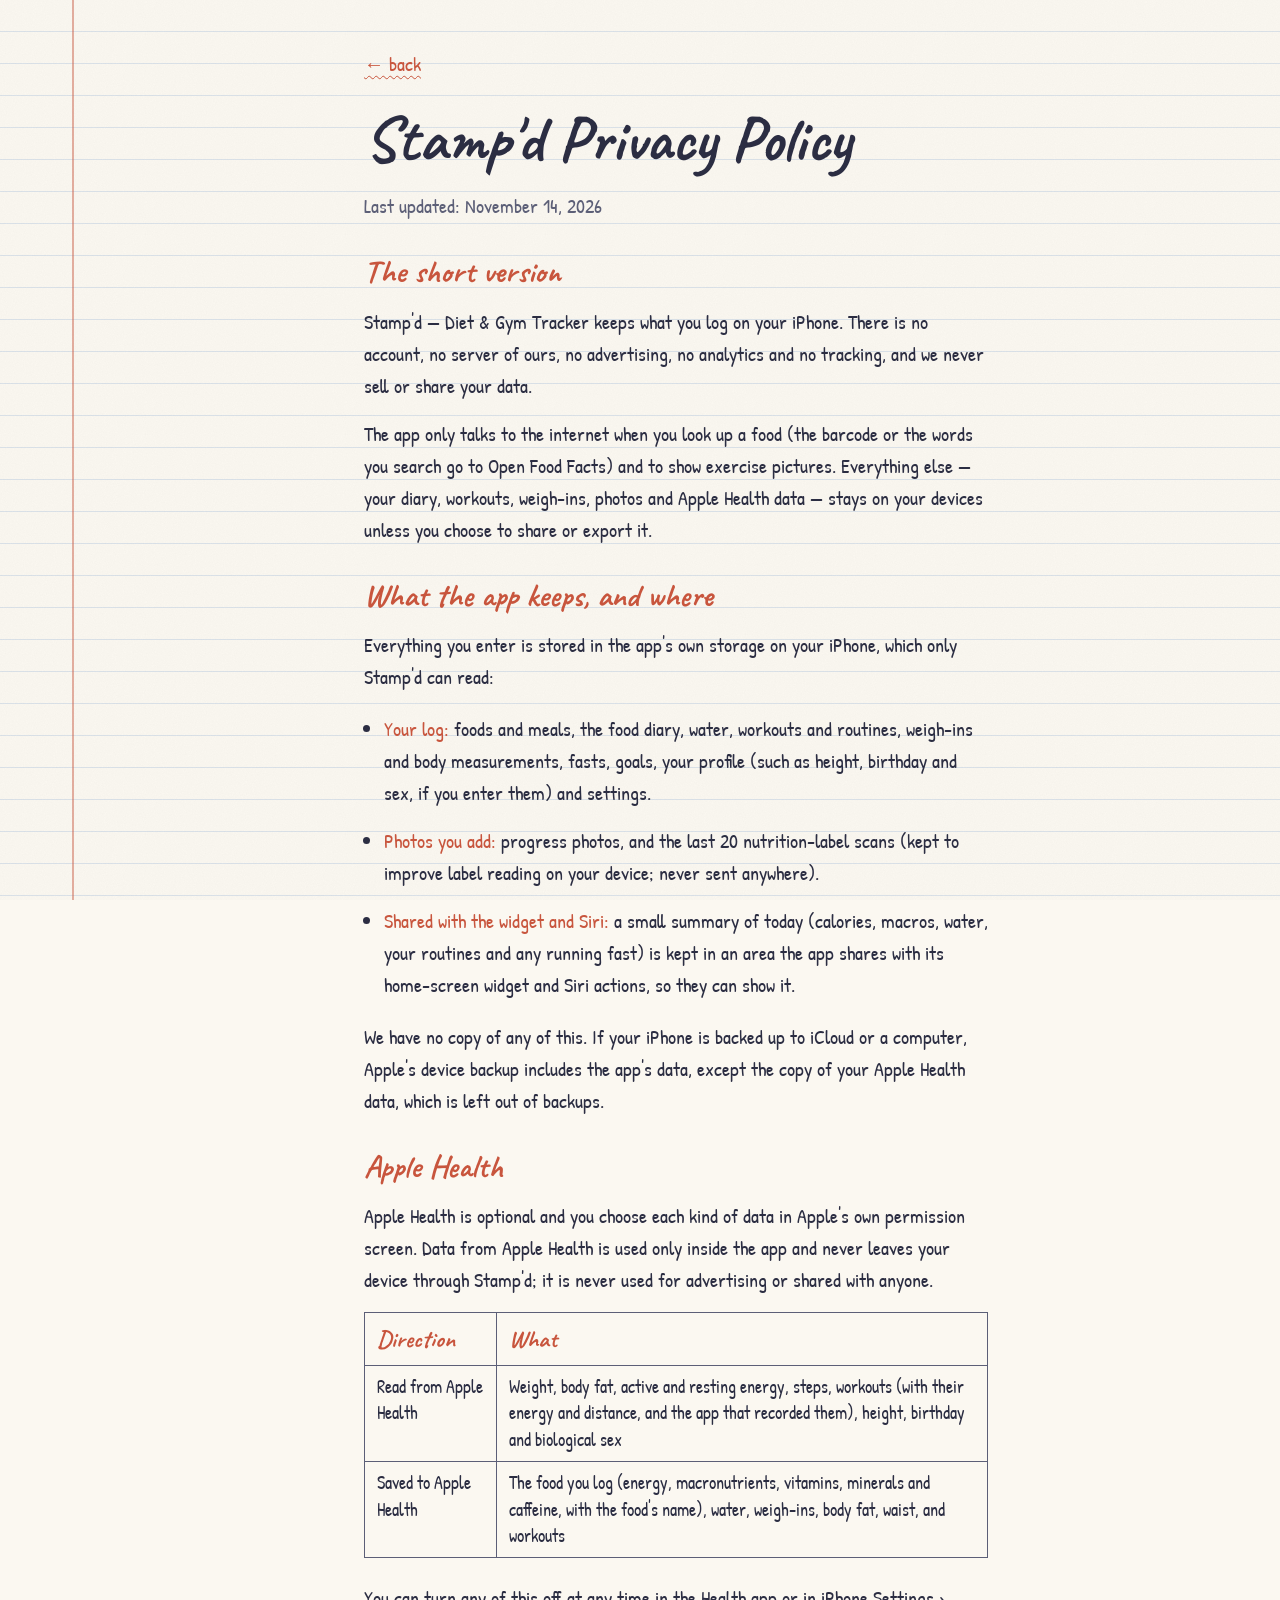
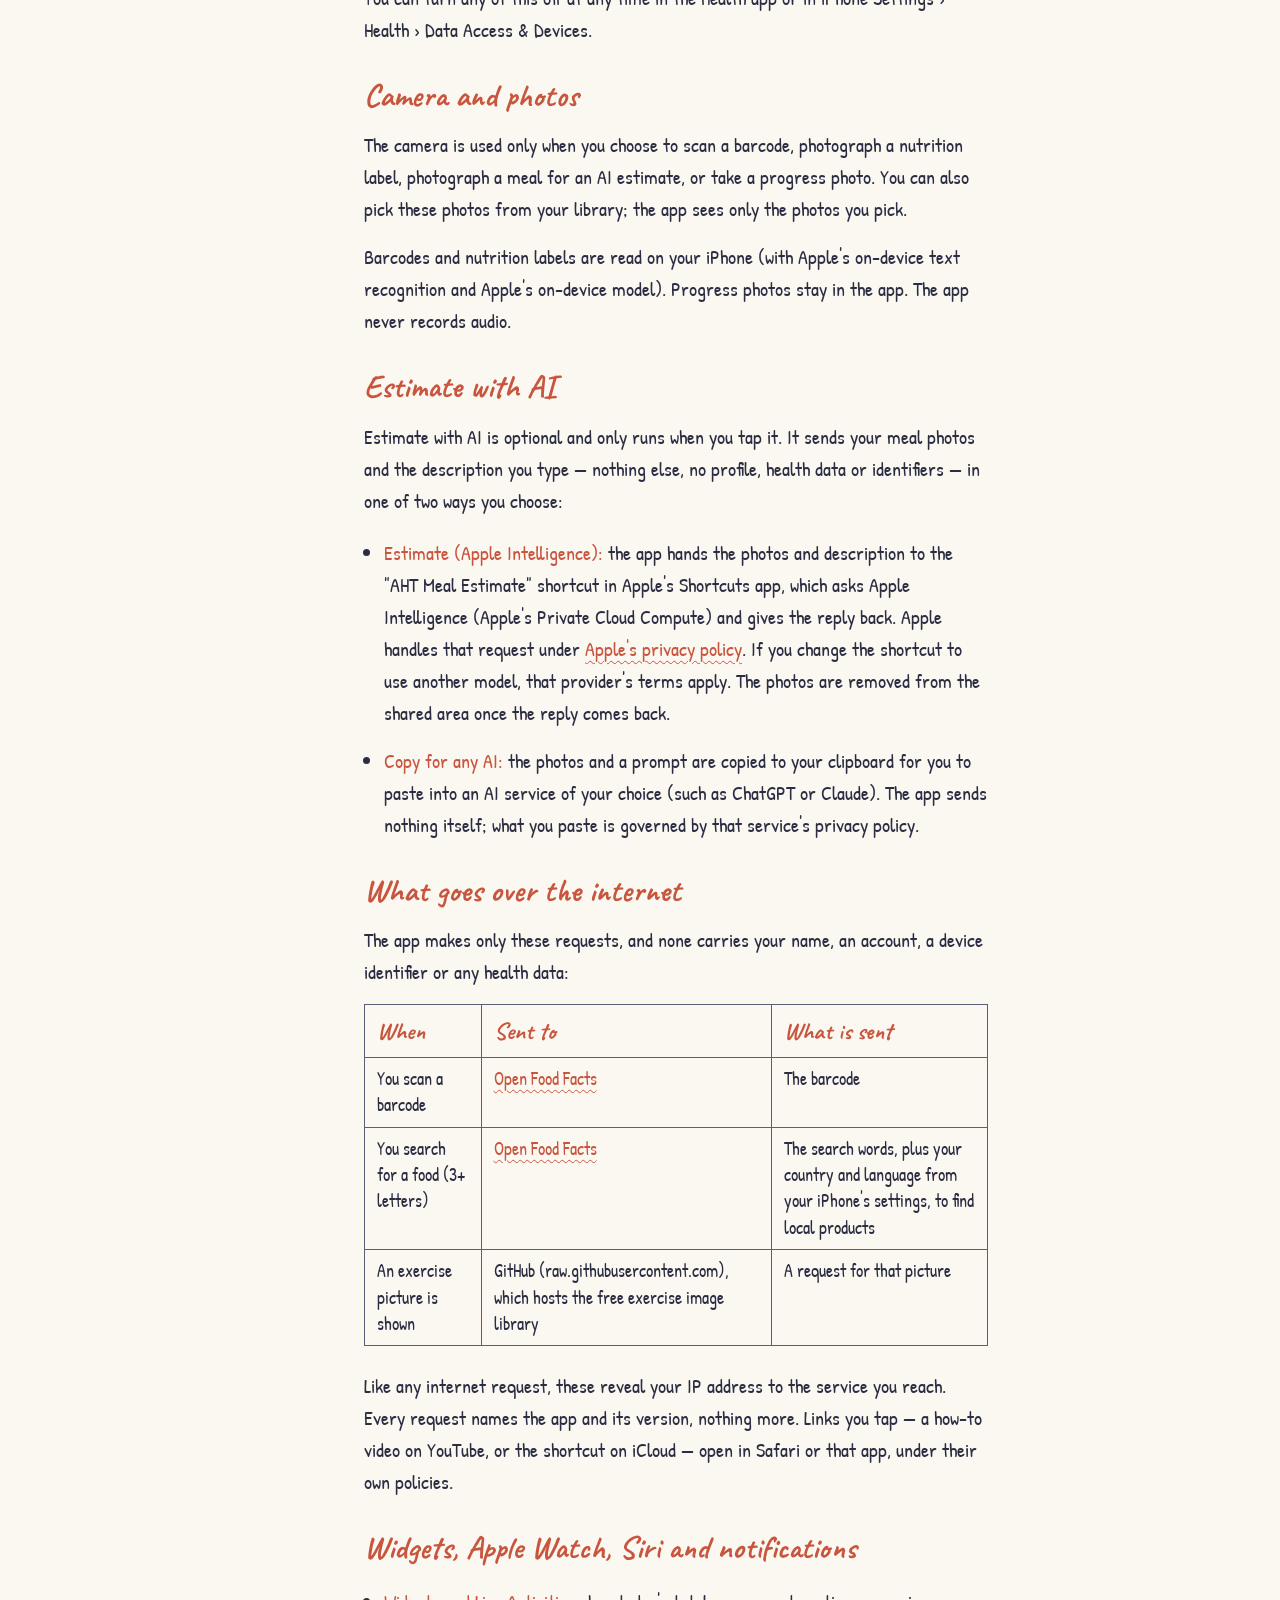
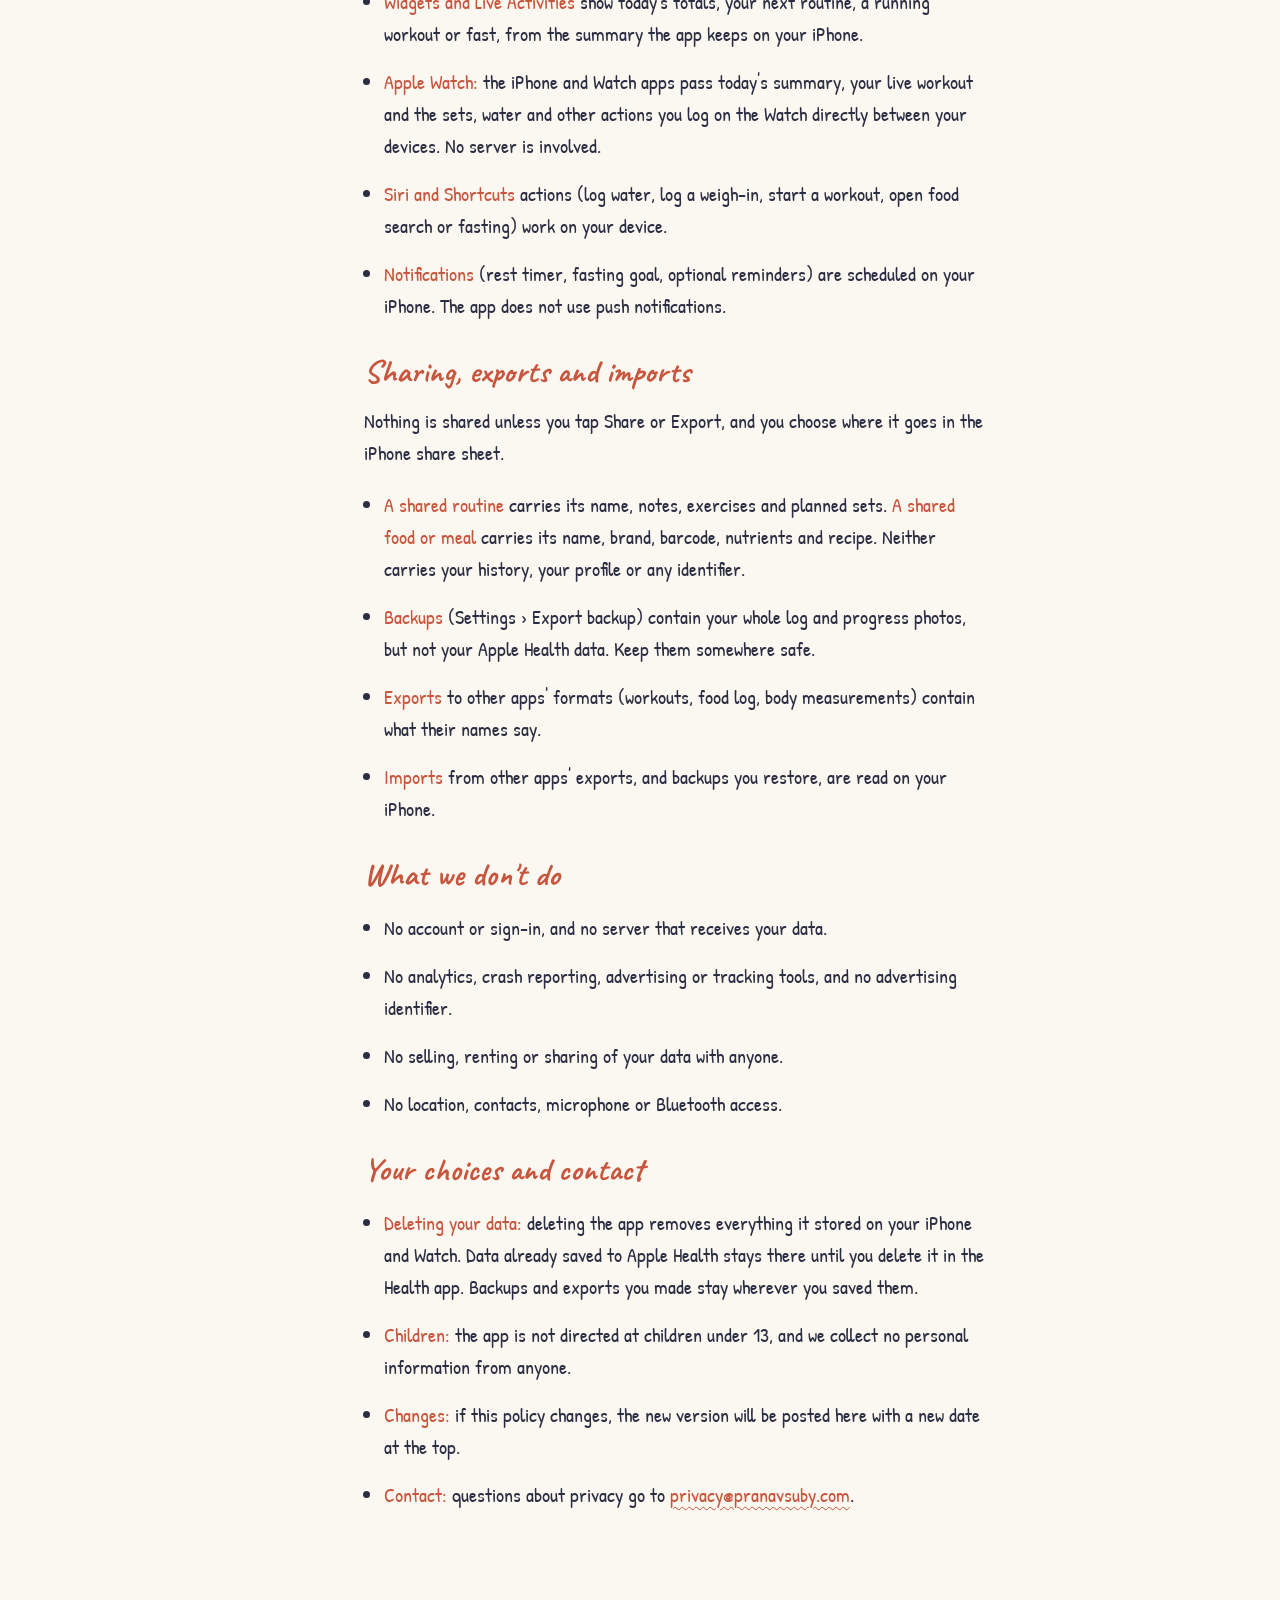
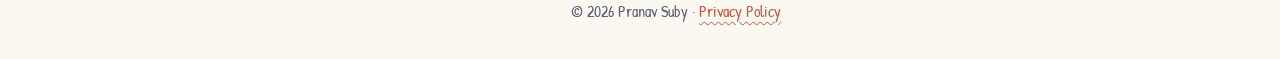
==== privacy/index.html @ 76a46f36 "Coming-soon page and Stamp'd privacy policy" ====
<!doctype html>
<html lang="en">
<head>
  <meta charset="utf-8">
  <meta name="viewport" content="width=device-width, initial-scale=1">
  <title>Stamp'd Privacy Policy · Pranav Suby</title>
  <meta name="description" content="Privacy policy for Stamp'd — Diet &amp; Gym Tracker for iPhone.">
  <meta name="color-scheme" content="light dark">
  <meta name="theme-color" content="#fbf8f1" media="(prefers-color-scheme: light)">
  <meta name="theme-color" content="#2e3b32" media="(prefers-color-scheme: dark)">
  <link rel="canonical" href="https://pranavsuby.com/privacy/">
  <link rel="icon" href="/favicon.svg" type="image/svg+xml">
  <link rel="preconnect" href="https://fonts.googleapis.com">
  <link rel="preconnect" href="https://fonts.gstatic.com" crossorigin>
  <link href="https://fonts.googleapis.com/css2?family=Caveat:wght@700&family=Patrick+Hand&display=swap" rel="stylesheet">
  <link rel="stylesheet" href="/styles.css">
</head>
<body>
  <main class="doc">
    <a class="back" href="/">&larr; back</a>
    <h1>Stamp'd Privacy Policy</h1>
    <p class="meta">Last updated: November 14, 2026</p>

    <h2>The short version</h2>
    <p>Stamp'd — Diet &amp; Gym Tracker keeps what you log on your iPhone. There is no account, no server of ours, no advertising, no analytics and no tracking, and we never sell or share your data.</p>
    <p>The app only talks to the internet when you look up a food (the barcode or the words you search go to Open Food Facts) and to show exercise pictures. Everything else — your diary, workouts, weigh-ins, photos and Apple Health data — stays on your devices unless you choose to share or export it.</p>

    <h2>What the app keeps, and where</h2>
    <p>Everything you enter is stored in the app's own storage on your iPhone, which only Stamp'd can read:</p>
    <ul>
      <li><strong>Your log:</strong> foods and meals, the food diary, water, workouts and routines, weigh-ins and body measurements, fasts, goals, your profile (such as height, birthday and sex, if you enter them) and settings.</li>
      <li><strong>Photos you add:</strong> progress photos, and the last 20 nutrition-label scans (kept to improve label reading on your device; never sent anywhere).</li>
      <li><strong>Shared with the widget and Siri:</strong> a small summary of today (calories, macros, water, your routines and any running fast) is kept in an area the app shares with its home-screen widget and Siri actions, so they can show it.</li>
    </ul>
    <p>We have no copy of any of this. If your iPhone is backed up to iCloud or a computer, Apple's device backup includes the app's data, except the copy of your Apple Health data, which is left out of backups.</p>

    <h2>Apple Health</h2>
    <p>Apple Health is optional and you choose each kind of data in Apple's own permission screen. Data from Apple Health is used only inside the app and never leaves your device through Stamp'd; it is never used for advertising or shared with anyone.</p>
    <div class="table-wrap">
      <table>
        <thead><tr><th>Direction</th><th>What</th></tr></thead>
        <tbody>
          <tr><td>Read from Apple Health</td><td>Weight, body fat, active and resting energy, steps, workouts (with their energy and distance, and the app that recorded them), height, birthday and biological sex</td></tr>
          <tr><td>Saved to Apple Health</td><td>The food you log (energy, macronutrients, vitamins, minerals and caffeine, with the food's name), water, weigh-ins, body fat, waist, and workouts</td></tr>
        </tbody>
      </table>
    </div>
    <p>You can turn any of this off at any time in the Health app or in iPhone Settings › Health › Data Access &amp; Devices.</p>

    <h2>Camera and photos</h2>
    <p>The camera is used only when you choose to scan a barcode, photograph a nutrition label, photograph a meal for an AI estimate, or take a progress photo. You can also pick these photos from your library; the app sees only the photos you pick.</p>
    <p>Barcodes and nutrition labels are read on your iPhone (with Apple's on-device text recognition and Apple's on-device model). Progress photos stay in the app. The app never records audio.</p>

    <h2>Estimate with AI</h2>
    <p>Estimate with AI is optional and only runs when you tap it. It sends your meal photos and the description you type — nothing else, no profile, health data or identifiers — in one of two ways you choose:</p>
    <ul>
      <li><strong>Estimate (Apple Intelligence):</strong> the app hands the photos and description to the "AHT Meal Estimate" shortcut in Apple's Shortcuts app, which asks Apple Intelligence (Apple's Private Cloud Compute) and gives the reply back. Apple handles that request under <a href="https://www.apple.com/legal/privacy/">Apple's privacy policy</a>. If you change the shortcut to use another model, that provider's terms apply. The photos are removed from the shared area once the reply comes back.</li>
      <li><strong>Copy for any AI:</strong> the photos and a prompt are copied to your clipboard for you to paste into an AI service of your choice (such as ChatGPT or Claude). The app sends nothing itself; what you paste is governed by that service's privacy policy.</li>
    </ul>

    <h2>What goes over the internet</h2>
    <p>The app makes only these requests, and none carries your name, an account, a device identifier or any health data:</p>
    <div class="table-wrap">
      <table>
        <thead><tr><th>When</th><th>Sent to</th><th>What is sent</th></tr></thead>
        <tbody>
          <tr><td>You scan a barcode</td><td><a href="https://world.openfoodfacts.org/privacy">Open Food Facts</a></td><td>The barcode</td></tr>
          <tr><td>You search for a food (3+ letters)</td><td><a href="https://world.openfoodfacts.org/privacy">Open Food Facts</a></td><td>The search words, plus your country and language from your iPhone's settings, to find local products</td></tr>
          <tr><td>An exercise picture is shown</td><td>GitHub (raw.githubusercontent.com), which hosts the free exercise image library</td><td>A request for that picture</td></tr>
        </tbody>
      </table>
    </div>
    <p>Like any internet request, these reveal your IP address to the service you reach. Every request names the app and its version, nothing more. Links you tap — a how-to video on YouTube, or the shortcut on iCloud — open in Safari or that app, under their own policies.</p>

    <h2>Widgets, Apple Watch, Siri and notifications</h2>
    <ul>
      <li><strong>Widgets and Live Activities</strong> show today's totals, your next routine, a running workout or fast, from the summary the app keeps on your iPhone.</li>
      <li><strong>Apple Watch:</strong> the iPhone and Watch apps pass today's summary, your live workout and the sets, water and other actions you log on the Watch directly between your devices. No server is involved.</li>
      <li><strong>Siri and Shortcuts</strong> actions (log water, log a weigh-in, start a workout, open food search or fasting) work on your device.</li>
      <li><strong>Notifications</strong> (rest timer, fasting goal, optional reminders) are scheduled on your iPhone. The app does not use push notifications.</li>
    </ul>

    <h2>Sharing, exports and imports</h2>
    <p>Nothing is shared unless you tap Share or Export, and you choose where it goes in the iPhone share sheet.</p>
    <ul>
      <li><strong>A shared routine</strong> carries its name, notes, exercises and planned sets. <strong>A shared food or meal</strong> carries its name, brand, barcode, nutrients and recipe. Neither carries your history, your profile or any identifier.</li>
      <li><strong>Backups</strong> (Settings › Export backup) contain your whole log and progress photos, but not your Apple Health data. Keep them somewhere safe.</li>
      <li><strong>Exports</strong> to other apps' formats (workouts, food log, body measurements) contain what their names say.</li>
      <li><strong>Imports</strong> from other apps' exports, and backups you restore, are read on your iPhone.</li>
    </ul>

    <h2>What we don't do</h2>
    <ul>
      <li>No account or sign-in, and no server that receives your data.</li>
      <li>No analytics, crash reporting, advertising or tracking tools, and no advertising identifier.</li>
      <li>No selling, renting or sharing of your data with anyone.</li>
      <li>No location, contacts, microphone or Bluetooth access.</li>
    </ul>

    <h2>Your choices and contact</h2>
    <ul>
      <li><strong>Deleting your data:</strong> deleting the app removes everything it stored on your iPhone and Watch. Data already saved to Apple Health stays there until you delete it in the Health app. Backups and exports you made stay wherever you saved them.</li>
      <li><strong>Children:</strong> the app is not directed at children under 13, and we collect no personal information from anyone.</li>
      <li><strong>Changes:</strong> if this policy changes, the new version will be posted here with a new date at the top.</li>
      <li><strong>Contact:</strong> questions about privacy go to <a href="mailto:privacy@pranavsuby.com">privacy@pranavsuby.com</a>.</li>
    </ul>
  </main>
  <footer>&copy; 2026 Pranav Suby · <a href="/privacy/">Privacy Policy</a></footer>
</body>
</html>
---- styles.css ----
/* ---------- Theme tokens ---------- */
:root {
  /* Paper (light) */
  --bg: #fbf8f1;
  --ink: #2b2d42;
  --ink-soft: #5c5f77;
  --accent: #c8553d;          /* red-pen */
  --rule: rgba(80, 130, 200, 0.18); /* blue ruled lines */
  --margin: rgba(200, 85, 61, 0.45); /* red margin line */
  --grain-opacity: 0.35;
  --text-shadow: none;
  --frame: transparent;
  color-scheme: light;
}

@media (prefers-color-scheme: dark) {
  :root {
    /* Chalkboard (dark) */
    --bg: #2e3b32;
    --ink: #f1f0e8;
    --ink-soft: #c9cbbf;
    --accent: #f7d774;        /* yellow chalk */
    --rule: transparent;
    --margin: transparent;
    --grain-opacity: 0.5;
    --text-shadow: 0 0 1px rgba(241, 240, 232, 0.6), 0 0 6px rgba(241, 240, 232, 0.12);
    --frame: #6b4a2b;         /* wooden frame */
    color-scheme: dark;
  }
}

/* ---------- Base ---------- */
*, *::before, *::after { box-sizing: border-box; }

html, body { height: 100%; }

body {
  margin: 0;
  min-height: 100vh;
  background-color: var(--bg);
  color: var(--ink);
  font-family: "Patrick Hand", "Comic Neue", "Segoe Print", cursive;
  font-size: 1.25rem;
  line-height: 2rem;             /* matches the ruled-line spacing */
  text-shadow: var(--text-shadow);
  -webkit-font-smoothing: antialiased;
  position: relative;
  overflow-x: hidden;
}

/* Ruled lines + margin (paper) — invisible in chalkboard mode */
body::before {
  content: "";
  position: fixed;
  inset: 0;
  pointer-events: none;
  background-image:
    linear-gradient(to right, transparent 4.5rem, var(--margin) 4.5rem, var(--margin) calc(4.5rem + 2px), transparent calc(4.5rem + 2px)),
    repeating-linear-gradient(to bottom, transparent 0, transparent calc(2rem - 1px), var(--rule) calc(2rem - 1px), var(--rule) 2rem);
  z-index: 0;
}

/* Grain: paper fibres / chalk dust */
body::after {
  content: "";
  position: fixed;
  inset: 0;
  pointer-events: none;
  opacity: var(--grain-opacity);
  background-image: url("data:image/svg+xml;utf8,<svg xmlns='http://www.w3.org/2000/svg' width='200' height='200'><filter id='n'><feTurbulence type='fractalNoise' baseFrequency='0.9' numOctaves='3' stitchTiles='stitch'/><feColorMatrix values='0 0 0 0 0.5  0 0 0 0 0.5  0 0 0 0 0.5  0 0 0 0.25 0'/></filter><rect width='100%' height='100%' filter='url(%23n)'/></svg>");
  mix-blend-mode: multiply;
  z-index: 0;
}

@media (prefers-color-scheme: dark) {
  body::after { mix-blend-mode: screen; opacity: 0.18; }
  /* wooden chalkboard frame */
  body { box-shadow: inset 0 0 0 10px var(--frame), inset 0 0 0 12px rgba(0,0,0,0.35), inset 0 0 120px rgba(0,0,0,0.45); }
}

main, footer { position: relative; z-index: 1; }

h1, h2, h3 {
  font-family: "Caveat", "Patrick Hand", cursive;
  font-weight: 700;
  line-height: 1.1;
  margin: 0 0 1rem;
}

a {
  color: var(--accent);
  text-decoration: underline wavy;
  text-decoration-thickness: 1px;
  text-underline-offset: 4px;
}
a:hover { text-decoration-style: solid; }

:focus-visible { outline: 2px dashed var(--accent); outline-offset: 4px; }

/* ---------- Coming soon page ---------- */
.hero {
  min-height: 100vh;
  display: grid;
  place-items: center;
  text-align: center;
  padding: 2rem 1rem 2rem 5.5rem; /* clear the margin line */
}

.hero h1 {
  font-size: clamp(3.5rem, 12vw, 7rem);
  transform: rotate(-2deg);
}

.hero .tag {
  color: var(--ink-soft);
  font-size: 1.4rem;
  margin: 0 0 2rem;
}

.underline-scribble {
  display: block;
  width: min(320px, 70vw);
  height: 18px;
  margin: -0.5rem auto 1.5rem;
  color: var(--accent);
}

.hero nav { font-size: 1.15rem; }

/* ---------- Document pages (privacy etc.) ---------- */
.doc {
  max-width: 46rem;
  margin: 0 auto;
  padding: 3rem 1.25rem 4rem 5.75rem;
}
.doc h1 { font-size: clamp(2.75rem, 7vw, 4rem); }
.doc h2 { font-size: 2rem; margin-top: 2rem; color: var(--accent); }
.doc p, .doc li { margin: 0 0 1rem; }
.doc .meta { color: var(--ink-soft); }
.doc .back { display: inline-block; margin-bottom: 1.5rem; }

.doc ul { padding-left: 1.25rem; }
.doc strong { font-weight: normal; color: var(--accent); }

/* Tables: hand-drawn grid, scroll sideways on narrow screens */
.table-wrap { overflow-x: auto; margin: 0 0 1.5rem; }
.doc table {
  width: 100%;
  min-width: 32rem;
  border-collapse: collapse;
  font-size: 1.1rem;
  line-height: 1.5;
  background: color-mix(in srgb, var(--bg) 85%, transparent);
}
.doc th, .doc td {
  text-align: left;
  vertical-align: top;
  padding: 0.5rem 0.75rem;
  border: 1.5px solid var(--ink-soft);
}
.doc th {
  font-family: "Caveat", "Patrick Hand", cursive;
  font-size: 1.5rem;
  color: var(--accent);
}

/* Home page footer sits on top of the full-height hero */
.site-footer { position: absolute; left: 0; right: 0; bottom: 0; }

footer {
  text-align: center;
  color: var(--ink-soft);
  font-size: 1rem;
  padding: 0 1rem 2rem 5.5rem;
}

/* Small screens: pull the margin line in */
@media (max-width: 600px) {
  body::before {
    background-image:
      linear-gradient(to right, transparent 1.75rem, var(--margin) 1.75rem, var(--margin) calc(1.75rem + 2px), transparent calc(1.75rem + 2px)),
      repeating-linear-gradient(to bottom, transparent 0, transparent calc(2rem - 1px), var(--rule) calc(2rem - 1px), var(--rule) 2rem);
  }
  .hero, footer { padding-left: 2.5rem; padding-right: 1rem; }
  .doc { padding-left: 2.75rem; padding-right: 1rem; }
}

@media (prefers-reduced-motion: no-preference) {
  .underline-scribble path {
    stroke-dasharray: 400;
    stroke-dashoffset: 400;
    animation: draw 1.2s 0.3s ease-out forwards;
  }
  @keyframes draw { to { stroke-dashoffset: 0; } }
}
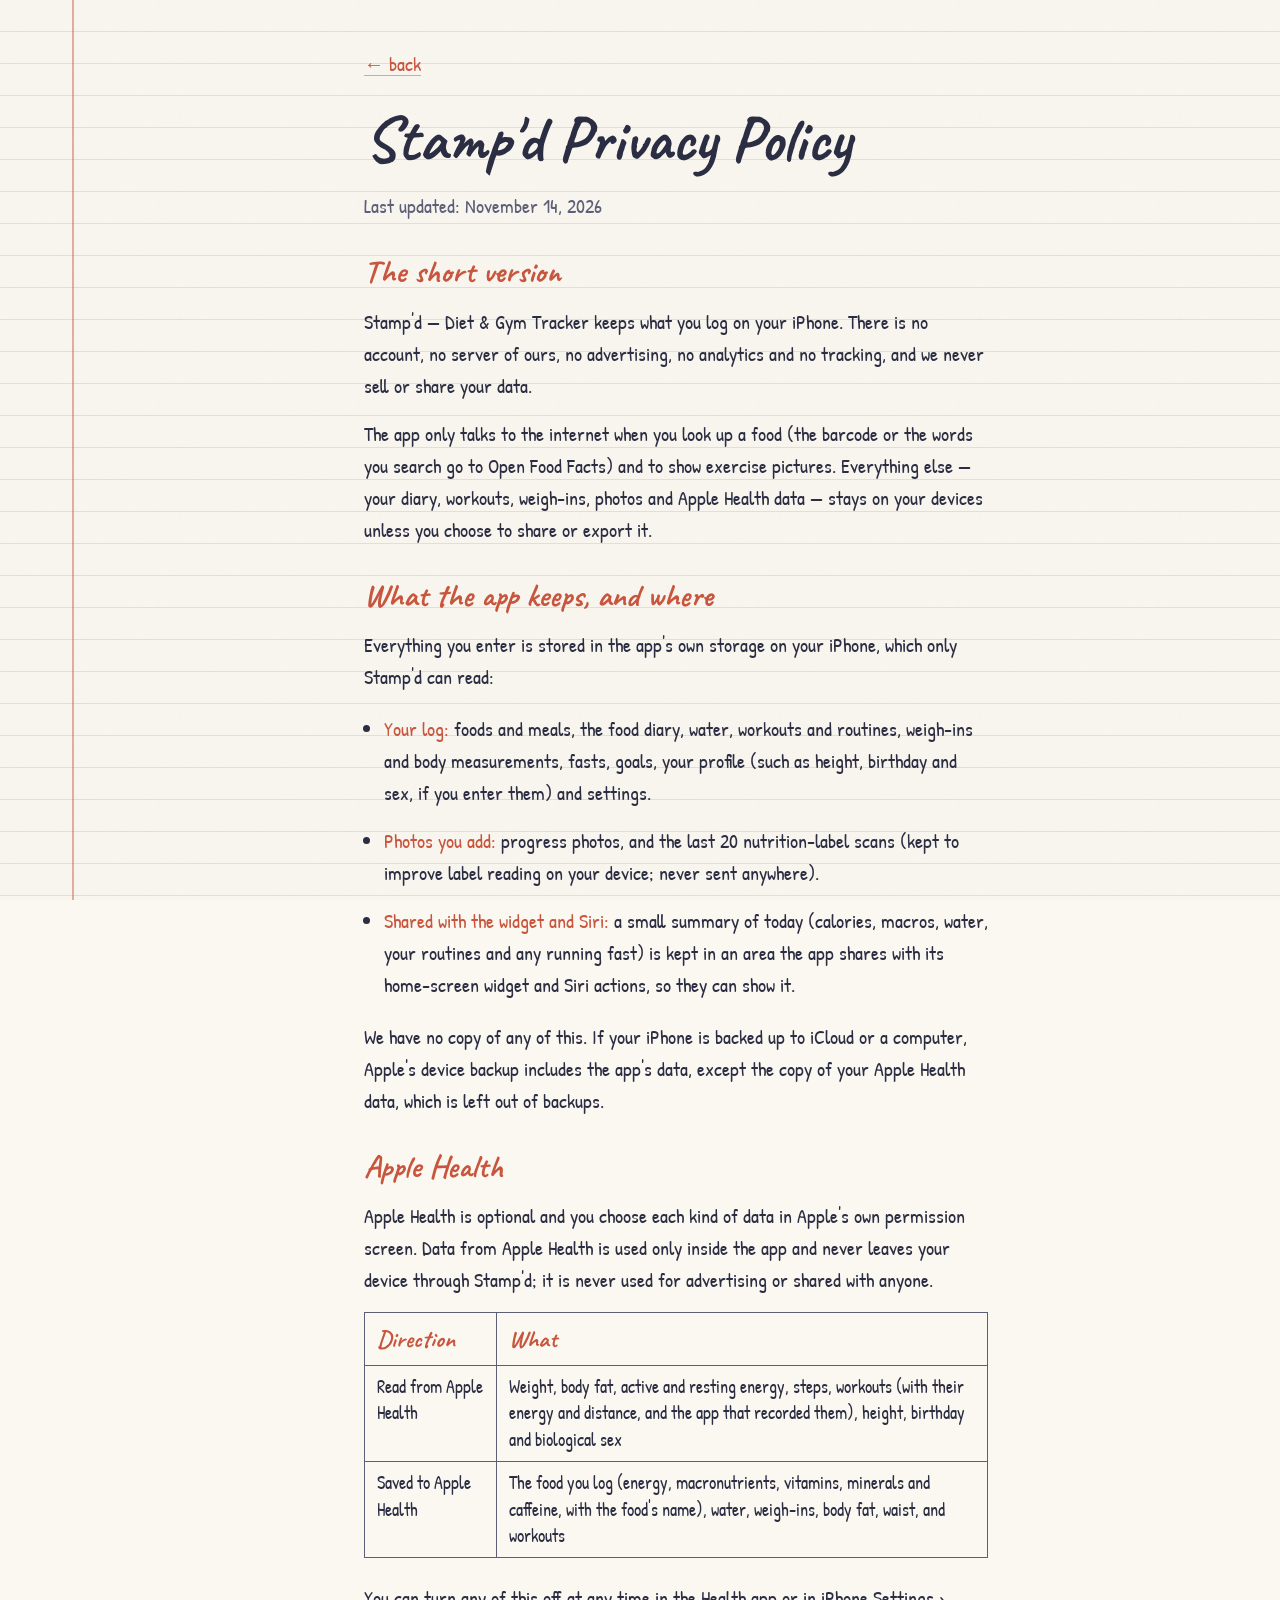
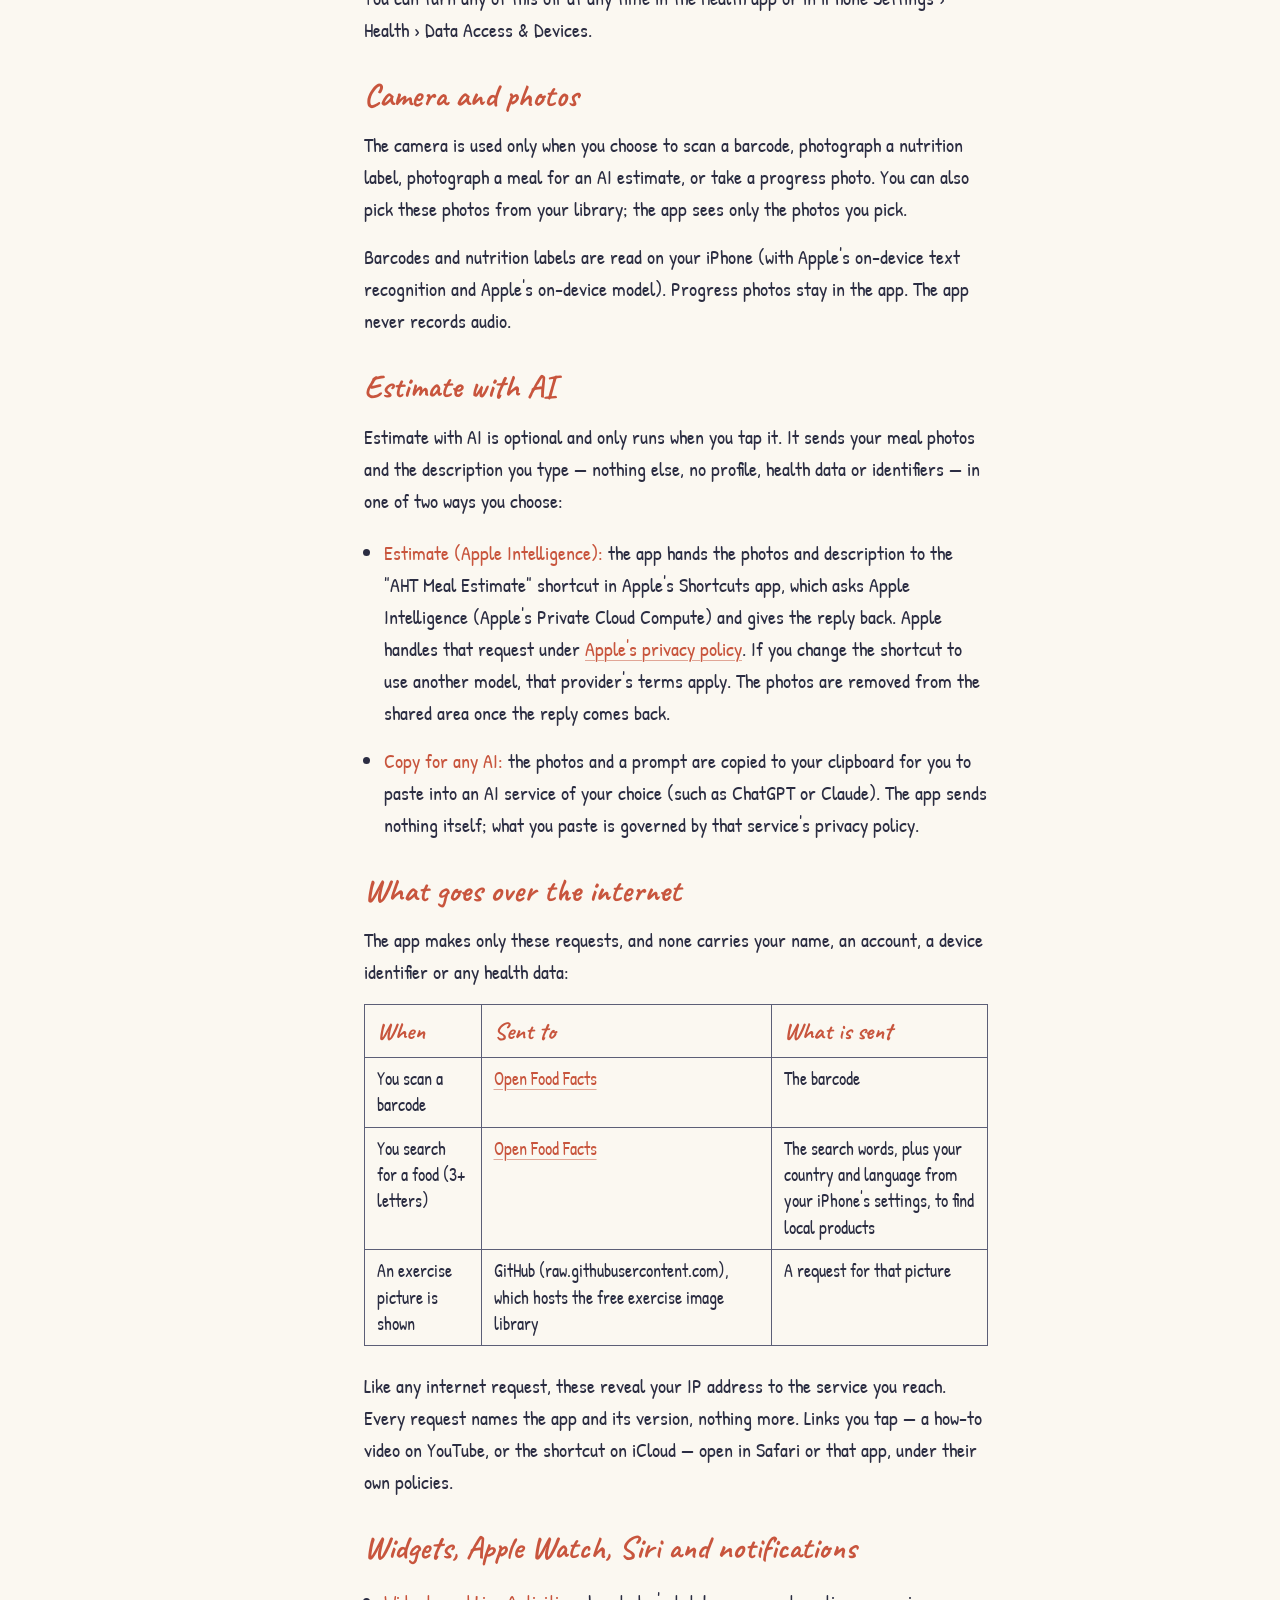
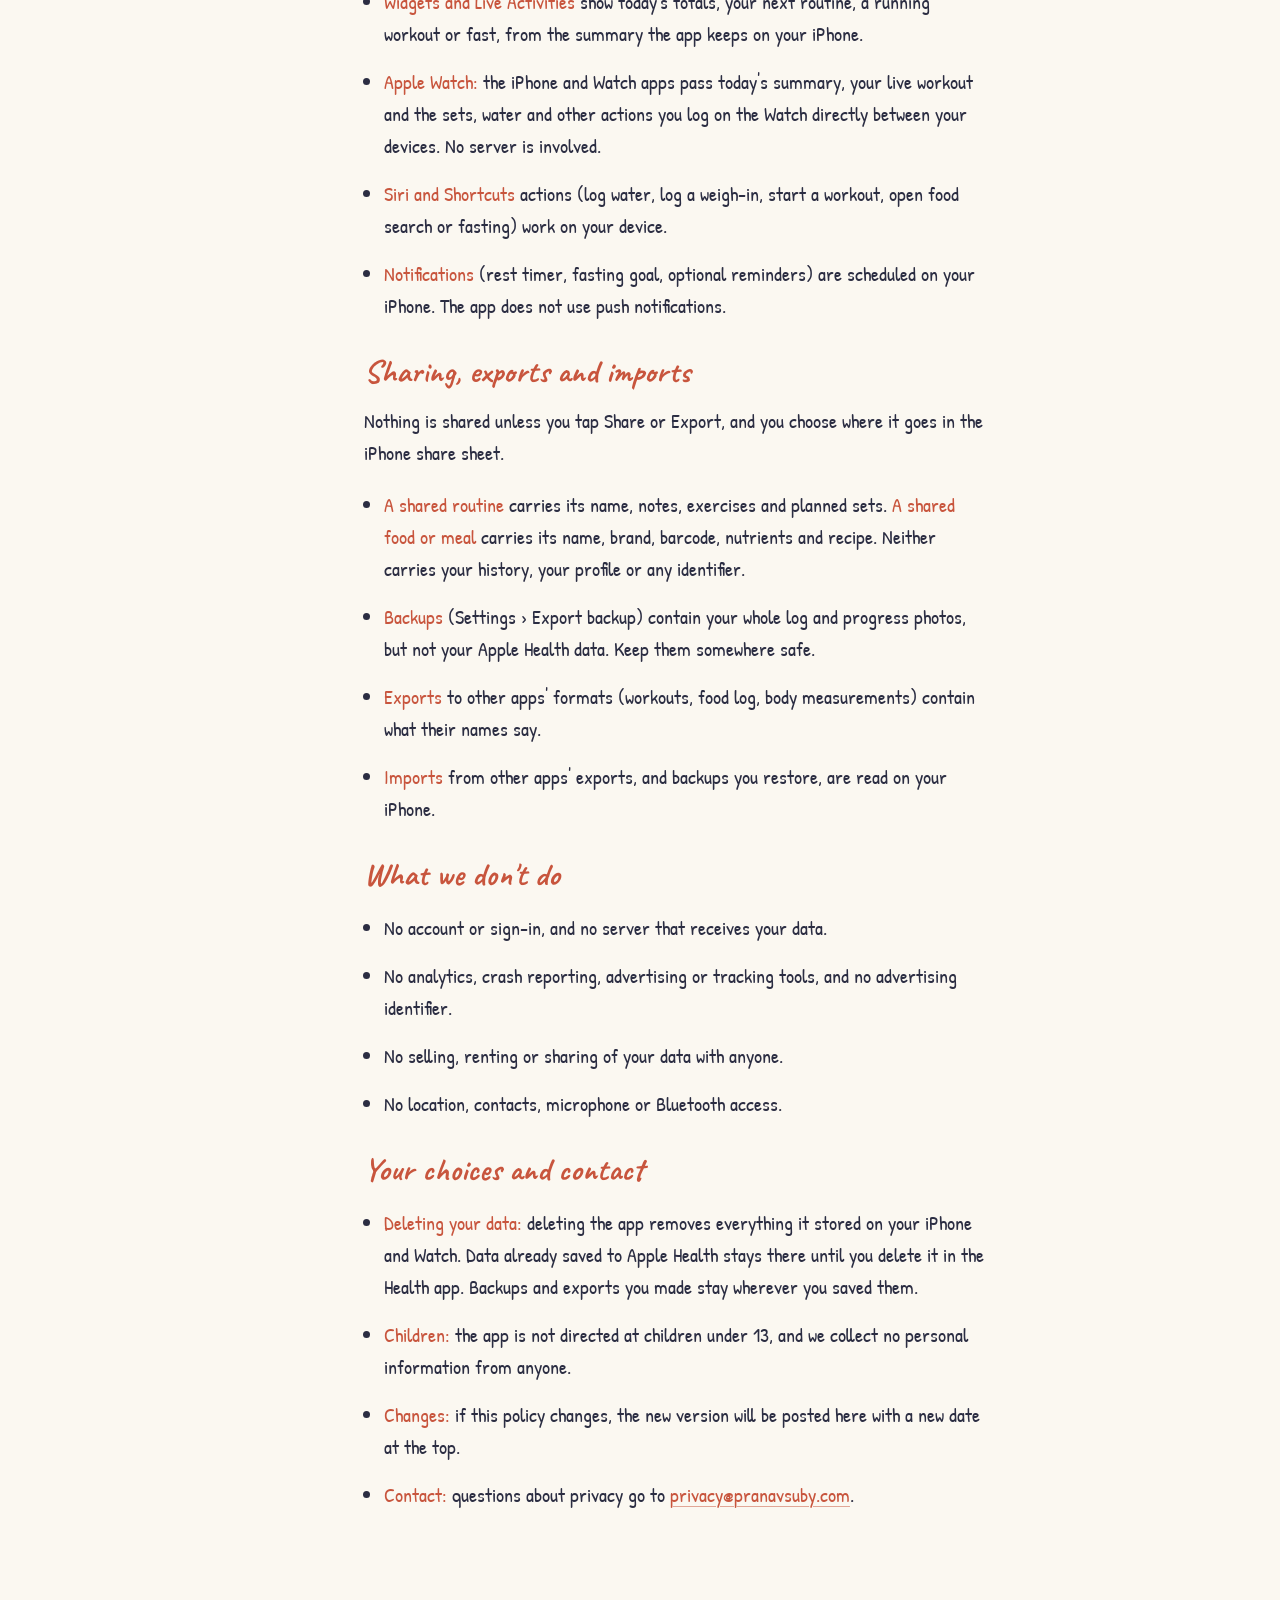
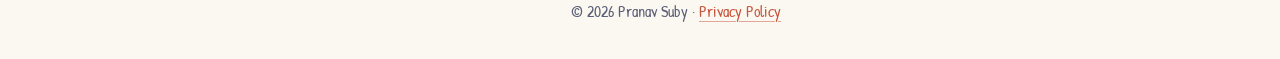
==== commit 3aaf42e8: "Black blackboard dark theme, plain link underlines" ====
--- a/privacy/index.html
+++ b/privacy/index.html
@@ -7,7 +7,7 @@
   <meta name="description" content="Privacy policy for Stamp'd — Diet &amp; Gym Tracker for iPhone.">
   <meta name="color-scheme" content="light dark">
   <meta name="theme-color" content="#fbf8f1" media="(prefers-color-scheme: light)">
-  <meta name="theme-color" content="#2e3b32" media="(prefers-color-scheme: dark)">
+  <meta name="theme-color" content="#1d1f21" media="(prefers-color-scheme: dark)">
   <link rel="canonical" href="https://pranavsuby.com/privacy/">
   <link rel="icon" href="/favicon.svg" type="image/svg+xml">
   <link rel="preconnect" href="https://fonts.googleapis.com">
--- a/styles.css
+++ b/styles.css
@@ -9,14 +9,13 @@
   --margin: rgba(200, 85, 61, 0.45); /* red margin line */
   --grain-opacity: 0.35;
   --text-shadow: none;
-  --frame: transparent;
   color-scheme: light;
 }
 
 @media (prefers-color-scheme: dark) {
   :root {
     /* Chalkboard (dark) */
-    --bg: #2e3b32;
+    --bg: #1d1f21;            /* black slate */
     --ink: #f1f0e8;
     --ink-soft: #c9cbbf;
     --accent: #f7d774;        /* yellow chalk */
@@ -24,7 +23,6 @@
     --margin: transparent;
     --grain-opacity: 0.5;
     --text-shadow: 0 0 1px rgba(241, 240, 232, 0.6), 0 0 6px rgba(241, 240, 232, 0.12);
-    --frame: #6b4a2b;         /* wooden frame */
     color-scheme: dark;
   }
 }
@@ -74,8 +72,15 @@
 
 @media (prefers-color-scheme: dark) {
   body::after { mix-blend-mode: screen; opacity: 0.18; }
-  /* wooden chalkboard frame */
-  body { box-shadow: inset 0 0 0 10px var(--frame), inset 0 0 0 12px rgba(0,0,0,0.35), inset 0 0 120px rgba(0,0,0,0.45); }
+  /* faint smudges of half-erased chalk + soft vignette */
+  body {
+    background-image:
+      radial-gradient(ellipse 40% 25% at 20% 30%, rgba(255,255,255,0.035), transparent 70%),
+      radial-gradient(ellipse 35% 20% at 75% 65%, rgba(255,255,255,0.03), transparent 70%),
+      radial-gradient(ellipse 50% 30% at 55% 15%, rgba(255,255,255,0.02), transparent 70%),
+      radial-gradient(ellipse at center, transparent 55%, rgba(0,0,0,0.45) 100%);
+    background-attachment: fixed;
+  }
 }
 
 main, footer { position: relative; z-index: 1; }
@@ -89,11 +94,12 @@
 
 a {
   color: var(--accent);
-  text-decoration: underline wavy;
+  text-decoration: underline;
   text-decoration-thickness: 1px;
   text-underline-offset: 4px;
-}
-a:hover { text-decoration-style: solid; }
+  text-decoration-color: color-mix(in srgb, var(--accent) 50%, transparent);
+}
+a:hover { text-decoration-color: var(--accent); }
 
 :focus-visible { outline: 2px dashed var(--accent); outline-offset: 4px; }
 
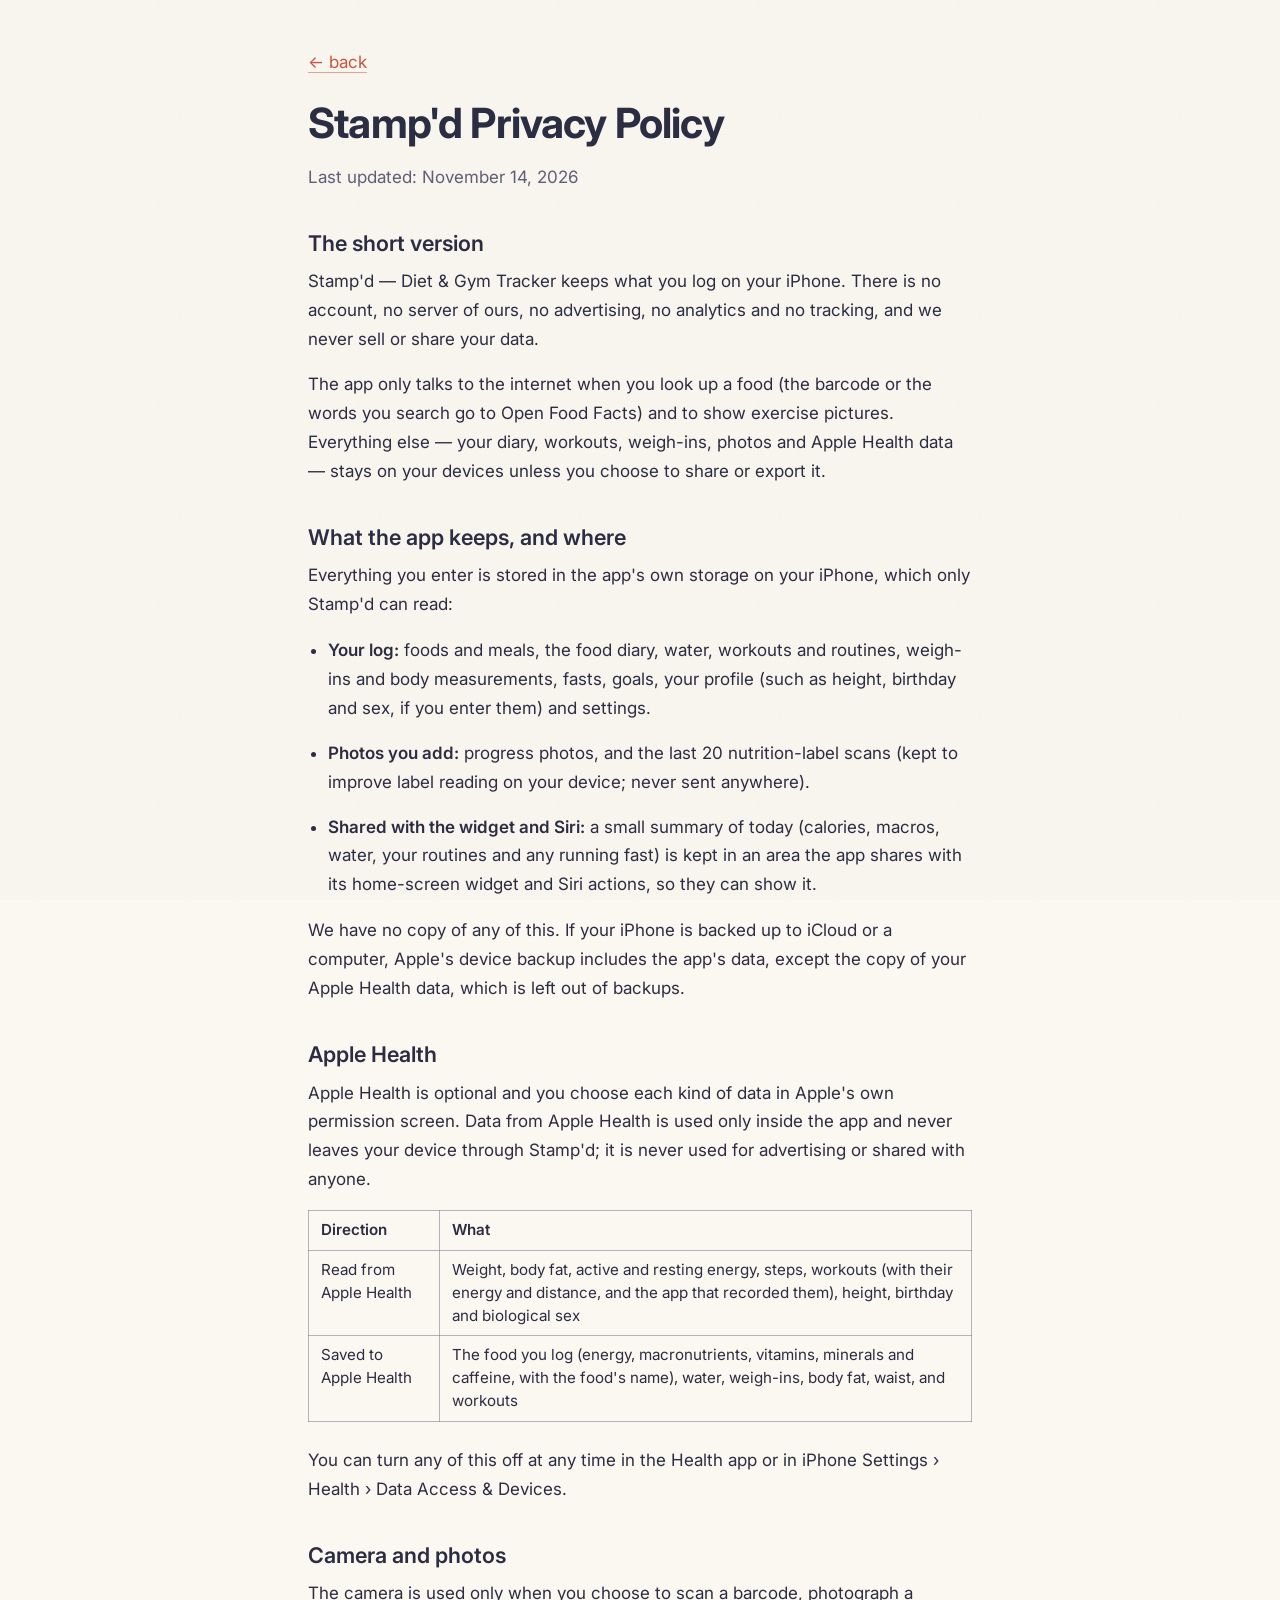
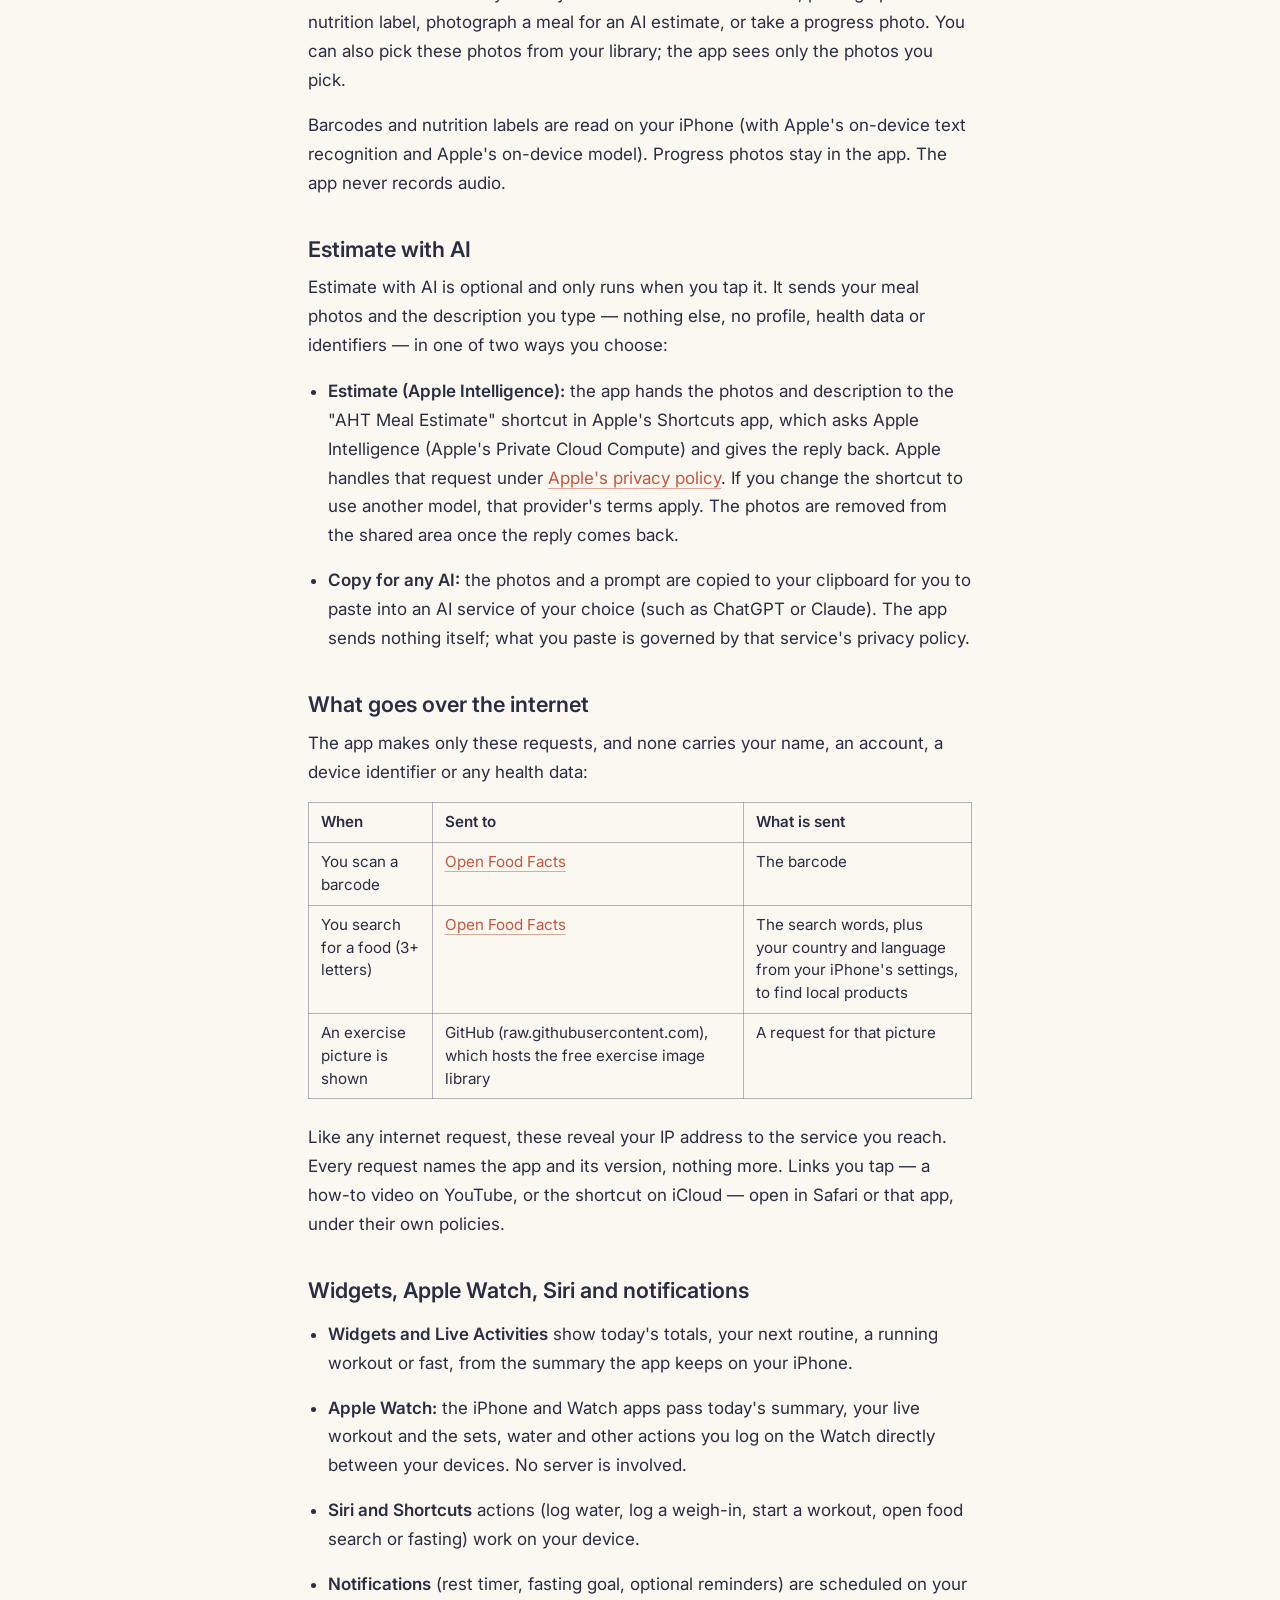
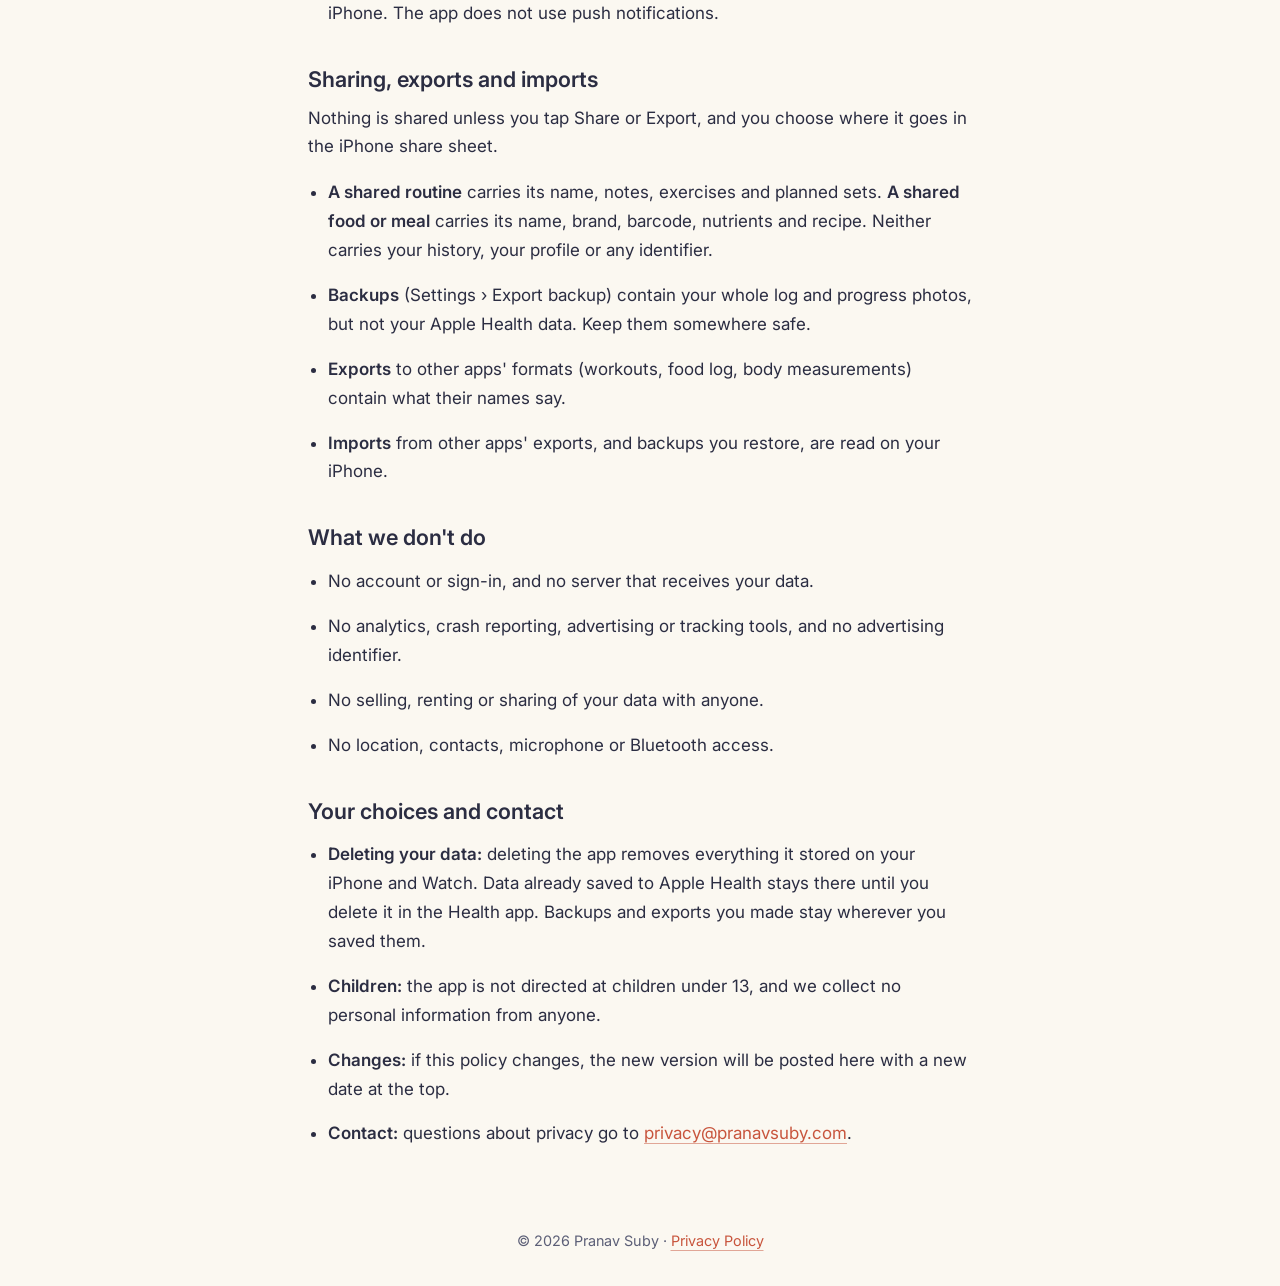
==== commit 203a1b53: "Serious typography for privacy page; fix body height so backgrounds don't break on scroll" ====
--- a/privacy/index.html
+++ b/privacy/index.html
@@ -12,10 +12,10 @@
   <link rel="icon" href="/favicon.svg" type="image/svg+xml">
   <link rel="preconnect" href="https://fonts.googleapis.com">
   <link rel="preconnect" href="https://fonts.gstatic.com" crossorigin>
-  <link href="https://fonts.googleapis.com/css2?family=Caveat:wght@700&family=Patrick+Hand&display=swap" rel="stylesheet">
+  <link href="https://fonts.googleapis.com/css2?family=Inter:wght@400;600;700&display=swap" rel="stylesheet">
   <link rel="stylesheet" href="/styles.css">
 </head>
-<body>
+<body class="doc-page">
   <main class="doc">
     <a class="back" href="/">&larr; back</a>
     <h1>Stamp'd Privacy Policy</h1>
--- a/styles.css
+++ b/styles.css
@@ -30,7 +30,7 @@
 /* ---------- Base ---------- */
 *, *::before, *::after { box-sizing: border-box; }
 
-html, body { height: 100%; }
+html { min-height: 100%; }
 
 body {
   margin: 0;
@@ -199,3 +199,25 @@
   }
   @keyframes draw { to { stroke-dashoffset: 0; } }
 }
+
+/* ---------- Serious document pages (privacy policy etc.) ---------- */
+.doc-page {
+  font-family: "Inter", system-ui, -apple-system, "Segoe UI", Roboto, sans-serif;
+  font-size: 1.0625rem;
+  line-height: 1.7;
+  text-shadow: none;
+}
+.doc-page::before { display: none; }          /* no ruled lines / margin */
+.doc-page .doc { max-width: 44rem; padding: 3rem 1.25rem 4rem; }
+.doc-page h1, .doc-page h2, .doc-page th { font-family: inherit; color: var(--ink); }
+.doc-page h1 { font-size: clamp(2rem, 5vw, 2.6rem); font-weight: 700; letter-spacing: -0.02em; }
+.doc-page h2 { font-size: 1.35rem; font-weight: 600; margin: 2.5rem 0 0.75rem; }
+.doc-page strong { font-weight: 600; color: var(--ink); }
+.doc-page .doc table { font-size: 0.95rem; background: transparent; }
+.doc-page .doc th { font-size: 0.95rem; font-weight: 600; }
+.doc-page .doc th, .doc-page .doc td { border: 1px solid color-mix(in srgb, var(--ink-soft) 45%, transparent); }
+.doc-page footer { padding: 0 1rem 2rem; font-size: 0.9rem; }
+@media (max-width: 600px) {
+  .doc-page .doc { padding: 2rem 1rem 3rem; }
+  .doc-page footer { padding: 0 1rem 2rem; }
+}
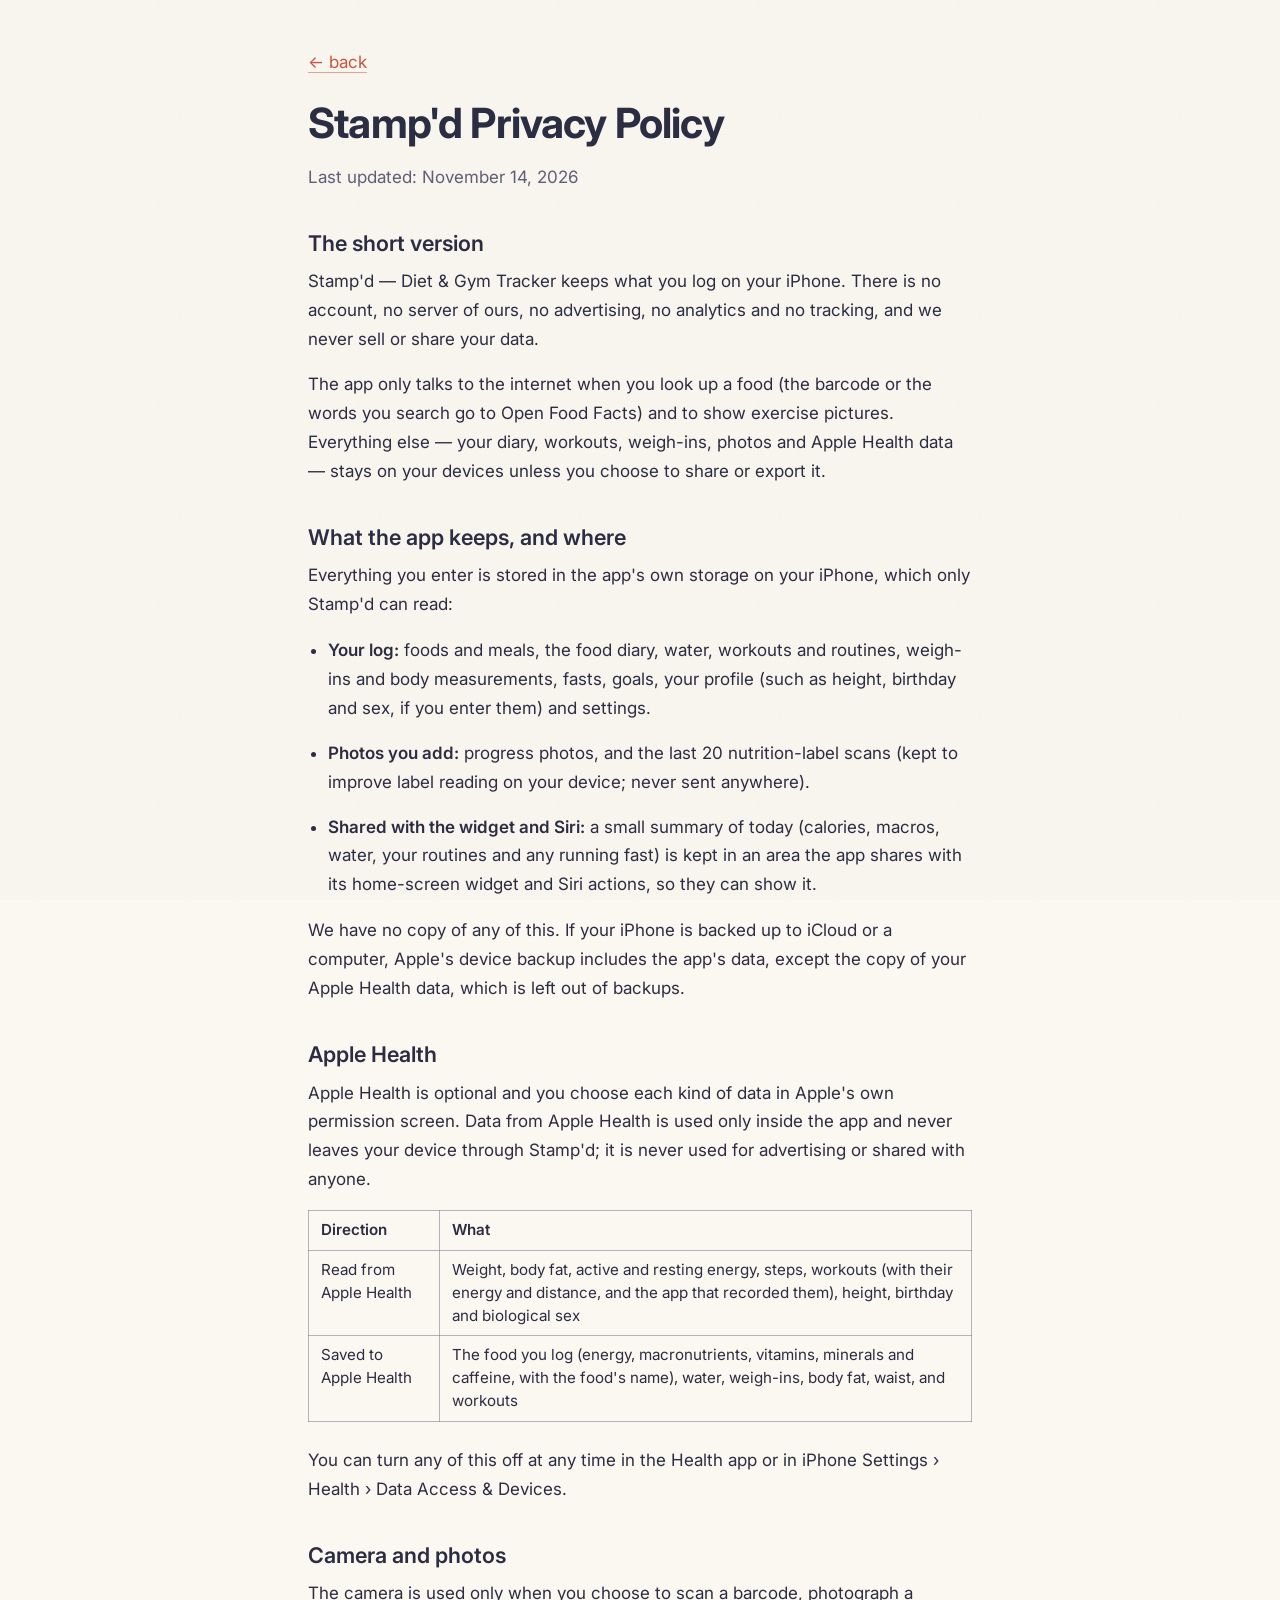
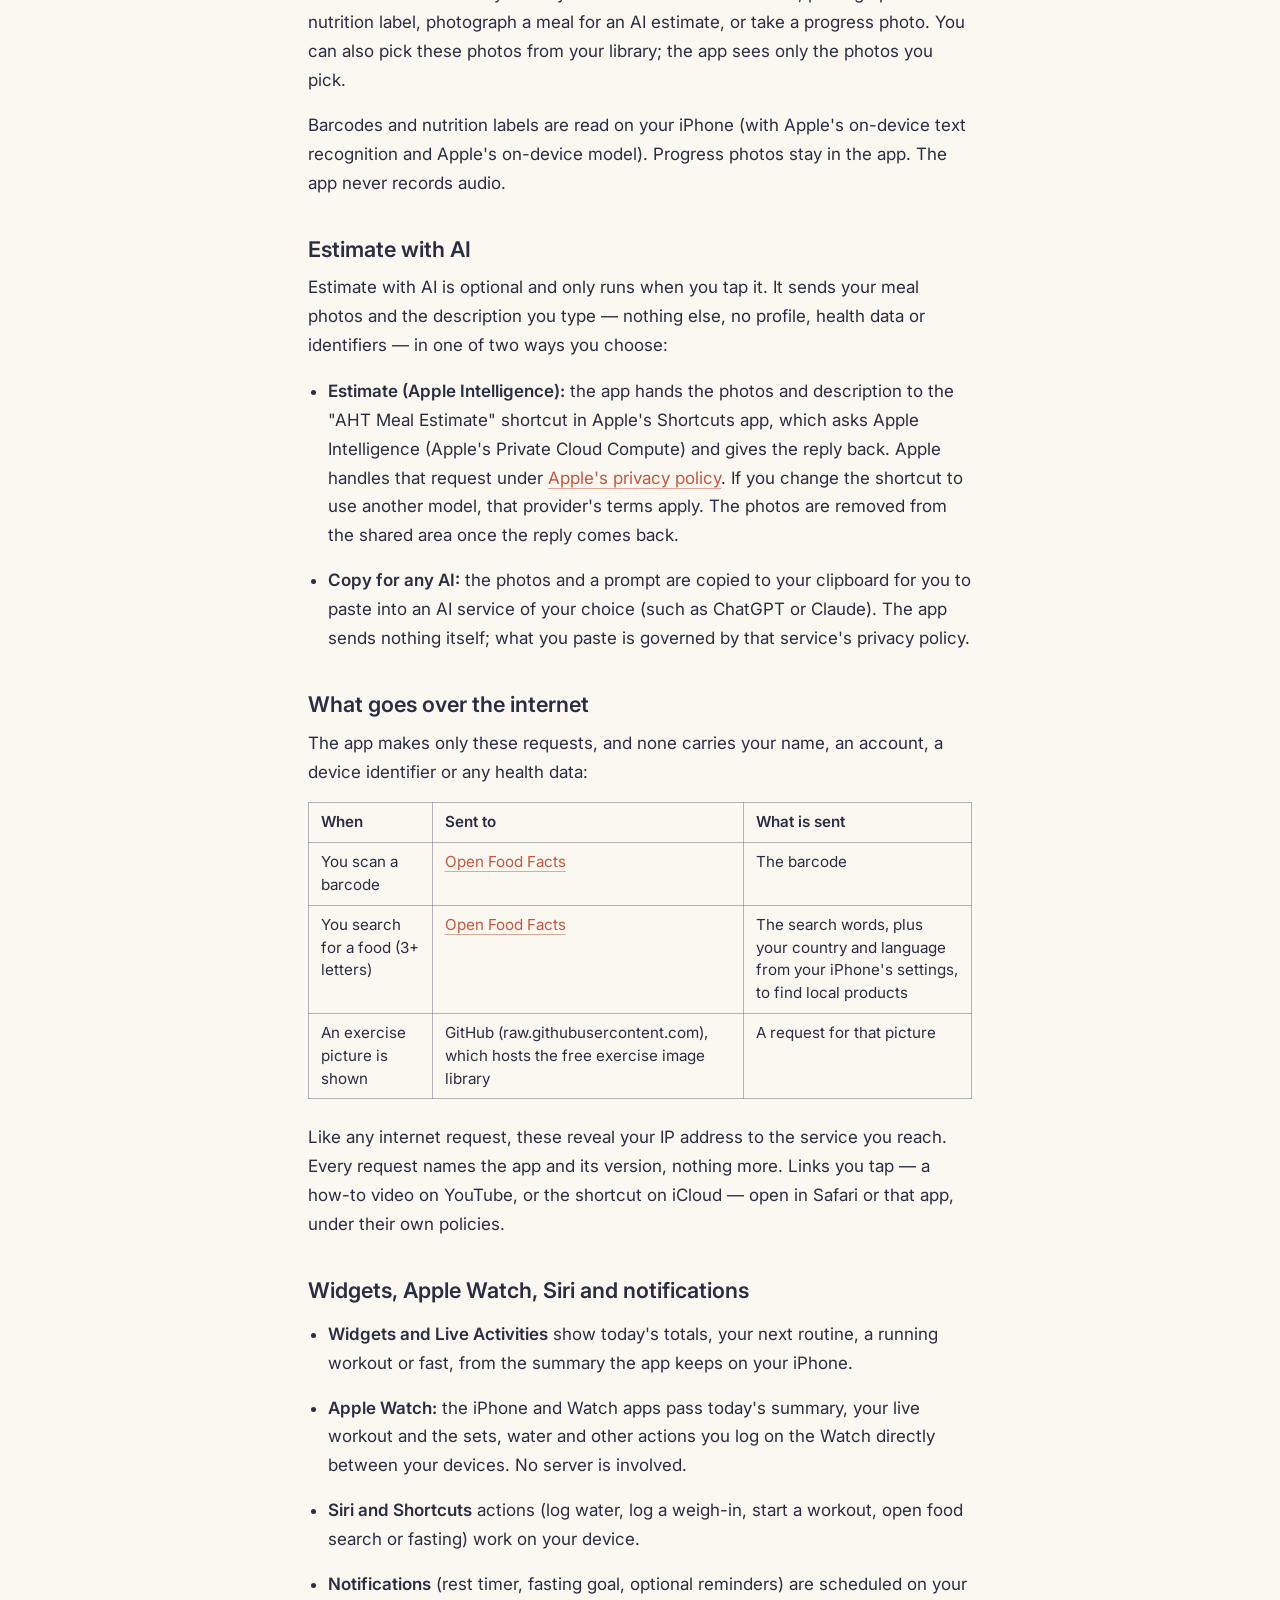
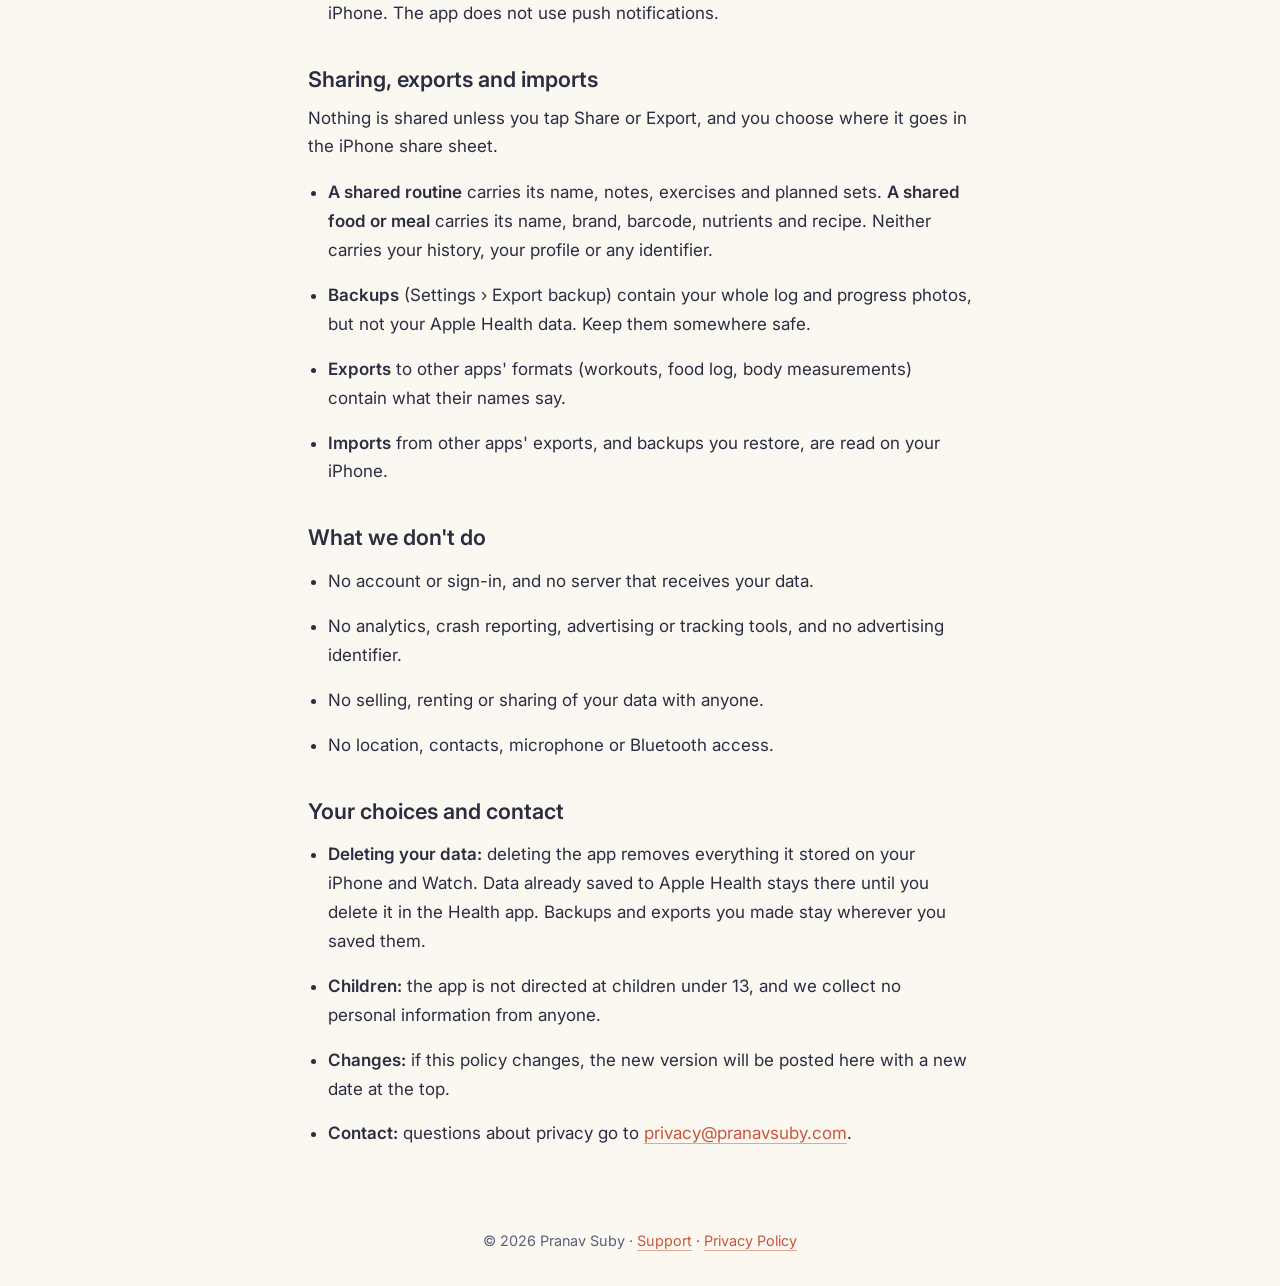
==== commit 1c3cf17e: "Add Stamp'd support page; footer links" ====
--- a/privacy/index.html
+++ b/privacy/index.html
@@ -105,6 +105,6 @@
       <li><strong>Contact:</strong> questions about privacy go to <a href="mailto:privacy@pranavsuby.com">privacy@pranavsuby.com</a>.</li>
     </ul>
   </main>
-  <footer>&copy; 2026 Pranav Suby · <a href="/privacy/">Privacy Policy</a></footer>
+  <footer>&copy; 2026 Pranav Suby · <a href="/support/">Support</a> · <a href="/privacy/">Privacy Policy</a></footer>
 </body>
 </html>
